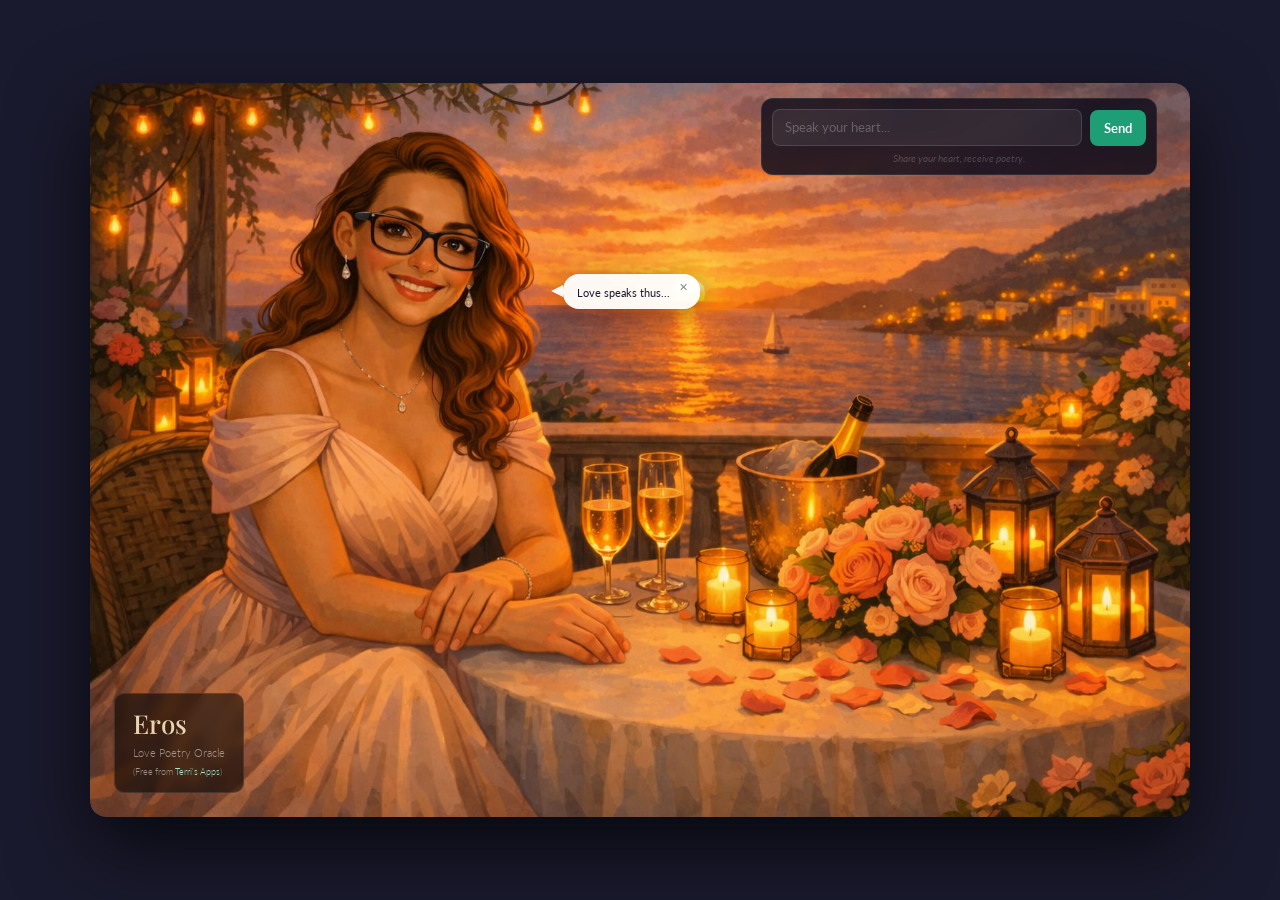
==== index.html @ 0809a6f2 "Initial commit: Eros Love Poetry Oracle app" ====
<!DOCTYPE html>
<html lang="en">
<head>
  <meta charset="UTF-8" />
  <meta name="viewport" content="width=device-width, initial-scale=1.0"/>
  <title>Eros - Love Poetry Oracle</title>
  <link rel="manifest" href="manifest.json">
  <link rel="icon" type="image/png" sizes="192x192" href="icons/icon-192.png">
  <link rel="icon" type="image/png" sizes="512x512" href="icons/icon-512.png">
  <link rel="stylesheet" href="css/style.css" />
  <link href="https://fonts.googleapis.com/css2?family=Playfair+Display:ital,wght@0,400;0,500;1,400&family=Lato:wght@300;400;700&display=swap" rel="stylesheet"/>
</head>
<body>
  <div class="app-container">
    <img src="background.png" alt="Eros - Love Poetry Oracle" class="therapist-img" />
    <div class="speech-bubble" id="speechBubble">
      <button class="bubble-close" id="bubbleClose">✕</button>
      <p id="bubbleText">Love speaks thus...</p>
    </div>
    <div class="therapist-name">
      <h1>Eros</h1>
      <p>Love Poetry Oracle<br><small>(Free from <a href="https://www.youtube.com/@TestingWithTerri" target="_blank">Terri's Apps</a>)</small></p>
    </div>
    <div class="input-panel">
      <div class="input-row">
        <textarea id="userInput" placeholder="Speak your heart..." rows="1"></textarea>
        <button id="sendBtn">Send</button>
      </div>
      <p class="disclaimer">Share your heart, receive poetry.</p>
    </div>
  </div>
  <script src="js/app.js"></script>
  <script>
    if ('serviceWorker' in navigator) {
      navigator.serviceWorker.register('sw.js')
        .then(() => console.log('Service Worker registered'))
        .catch(err => console.log('Service Worker error:', err));
    }
  </script>
</body>
</html>
---- css/style.css ----
*, *::before, *::after { box-sizing: border-box; margin: 0; padding: 0; }

body {
  font-family: 'Lato', sans-serif;
  background: #1a1a2e;
  min-height: 100vh;
  display: flex;
  align-items: center;
  justify-content: center;
  padding: 20px;
  color: #f0ece3;
}

.app-container {
  position: relative;
  width: 100%;
  max-width: 1100px;
  border-radius: 16px;
  overflow: hidden;
  box-shadow: 0 30px 80px rgba(0,0,0,0.7);
}

.therapist-img {
  width: 100%;
  display: block;
  border-radius: 16px;
}

.speech-bubble {
  position: absolute;
  top: 26%;
  left: 43%;
  width: fit-content;
  max-width: 22%;
  background: rgba(255, 255, 255, 0.95);
  color: #1a1a2e;
  border-radius: 16px;
  padding: 10px 14px 8px;
  font-family: 'Lato', sans-serif;
  font-size: 11px;
  line-height: 1.5;
  box-shadow: 0 4px 20px rgba(0,0,0,0.3);
  z-index: 10;
  transition: opacity 0.25s ease;
}

.speech-bubble::before {
  content: '';
  position: absolute;
  left: -12px;
  bottom: 12px;
  width: 0;
  height: 0;
  border-top: 6px solid transparent;
  border-bottom: 6px solid transparent;
  border-right: 12px solid rgba(255,255,255,0.95);
}

.speech-bubble.hidden {
  opacity: 0;
  pointer-events: none;
}

.bubble-close {
  position: absolute;
  top: 6px;
  right: 8px;
  background: none;
  border: none;
  font-size: 11px;
  color: #888;
  cursor: pointer;
  line-height: 1;
  padding: 2px 4px;
}
.bubble-close:hover { color: #333; }

#bubbleText {
  margin-right: 16px;
  font-size: 11px;
  line-height: 1.55;
}

.input-panel {
  position: absolute;
  top: 2%;
  right: 3%;
  width: 36%;
  background: rgba(10, 10, 25, 0.80);
  backdrop-filter: blur(10px);
  border-radius: 12px;
  border: 1px solid rgba(255,255,255,0.08);
  padding: 10px;
}

.input-row {
  display: flex;
  gap: 8px;
  align-items: flex-end;
}

#userInput {
  flex: 1;
  resize: none;
  background: rgba(255,255,255,0.07);
  border: 1px solid rgba(255,255,255,0.12);
  border-radius: 8px;
  padding: 8px 12px;
  font-size: 13px;
  font-family: 'Lato', sans-serif;
  color: #f0ece3;
  min-height: 36px;
  line-height: 1.5;
  transition: border-color 0.2s;
  overflow-y: hidden;
}
#userInput:focus { outline: none; border-color: #1D9E75; }
#userInput::placeholder { color: rgba(255,255,255,0.25); }

#sendBtn {
  background: #1D9E75;
  color: #fff;
  border: none;
  border-radius: 8px;
  padding: 8px 14px;
  font-size: 13px;
  font-family: 'Lato', sans-serif;
  font-weight: 700;
  cursor: pointer;
  height: 36px;
  transition: background 0.2s, transform 0.1s;
  white-space: nowrap;
  align-self: flex-end;
}
#sendBtn:hover { background: #17856A; }
#sendBtn:active { transform: scale(0.97); }
#sendBtn:disabled { background: #444; cursor: not-allowed; }

.disclaimer {
  font-size: 10px;
  color: rgba(255,255,255,0.2);
  text-align: center;
  padding-top: 6px;
  font-style: italic;
}

.therapist-name {
  position: absolute;
  bottom: 24px;
  left: 24px;
  background: rgba(0,0,0,0.55);
  backdrop-filter: blur(6px);
  padding: 12px 18px;
  border-radius: 10px;
  border: 1px solid rgba(255,255,255,0.1);
}

.therapist-name h1 {
  font-family: 'Playfair Display', serif;
  font-size: 26px;
  font-weight: 500;
  color: #e8d5b0;
}

.therapist-name p {
  font-size: 11px;
  color: rgba(255,255,255,0.5);
  margin-top: 3px;
  font-weight: 300;
  line-height: 1.6;
}

.therapist-name a { color: #9FE1CB; text-decoration: none; }
.therapist-name a:hover { text-decoration: underline; }

.typing {
  display: flex;
  align-items: center;
  gap: 5px;
  padding: 6px 0 2px;
}
.dot {
  width: 6px; height: 6px;
  border-radius: 50%;
  background: #1a1a2e;
  opacity: 0.4;
  animation: bounce 1.2s infinite;
}
.dot:nth-child(2) { animation-delay: 0.2s; }
.dot:nth-child(3) { animation-delay: 0.4s; }
@keyframes bounce {
  0%, 60%, 100% { transform: translateY(0); }
  30% { transform: translateY(-4px); }
}

.quote-text {
  font-size: 11px;
  line-height: 1.55;
  margin: 0 0 10px 0;
  font-style: italic;
  color: #1a1a2e;
}

.reveal-source-btn {
  background: none;
  border: 1px solid #1a1a2e;
  color: #1a1a2e;
  border-radius: 4px;
  padding: 4px 8px;
  font-size: 10px;
  font-family: 'Lato', sans-serif;
  cursor: pointer;
  margin: 8px 0 6px 0;
  transition: background 0.2s, color 0.2s;
  display: block;
}
.reveal-source-btn:hover {
  background: #1a1a2e;
  color: #fff;
}
.reveal-source-btn:active {
  transform: scale(0.95);
}

.source-text {
  font-size: 10px;
  color: #666;
  margin: 6px 0 0 0;
  font-weight: 300;
  font-style: normal;
}

.source-text.hidden {
  display: none;
}

@media (max-width: 700px) {
  .speech-bubble { position: relative; top: auto; left: auto; width: 100%; border-radius: 0; }
  .speech-bubble::before { display: none; }
  .input-panel { position: relative; top: auto; right: auto; width: 100%; border-radius: 0; }
  .therapist-name { bottom: auto; top: 10px; left: 10px; }
}
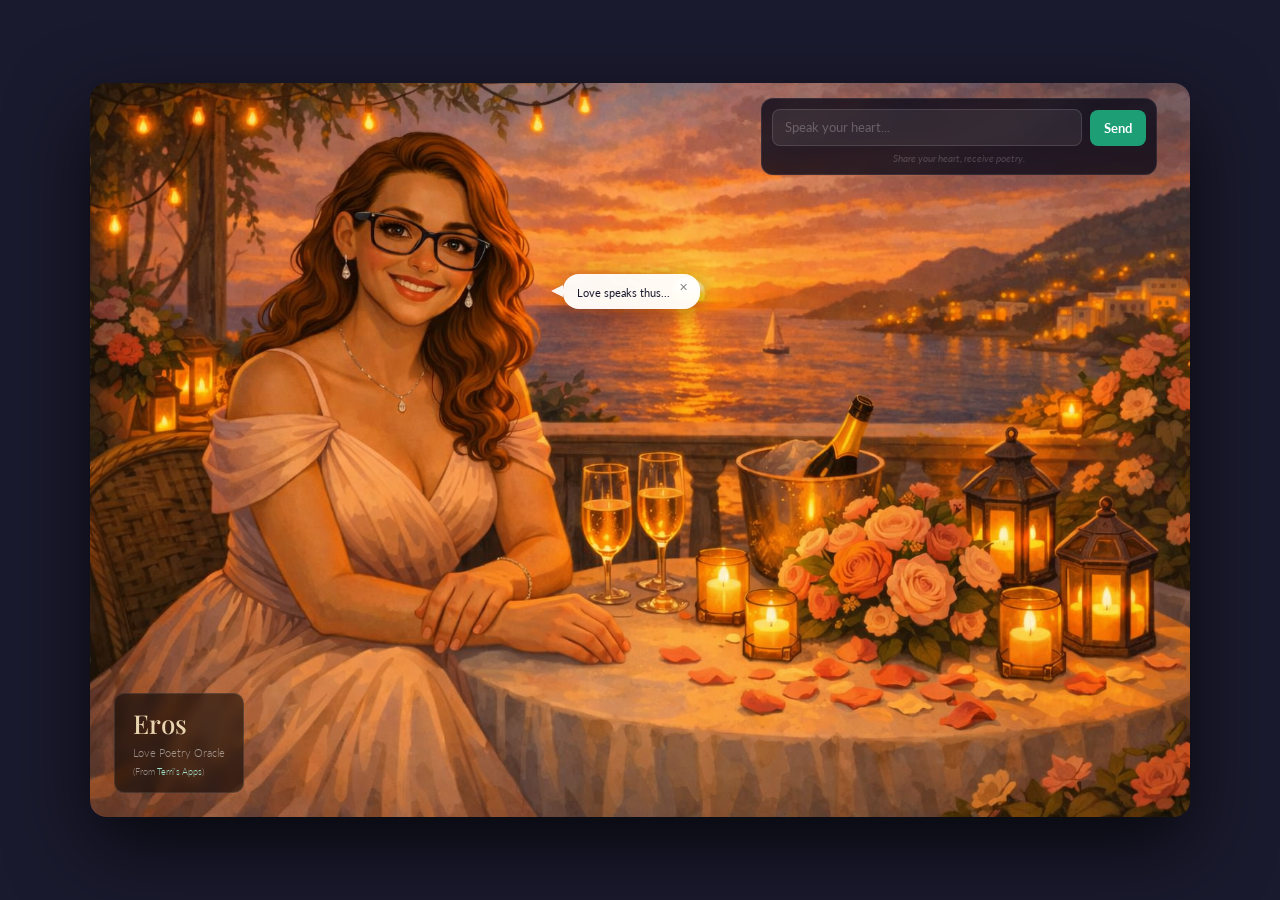
==== commit 0ee9ebb6: "not free" ====
--- a/index.html
+++ b/index.html
@@ -19,7 +19,7 @@
     </div>
     <div class="therapist-name">
       <h1>Eros</h1>
-      <p>Love Poetry Oracle<br><small>(Free from <a href="https://www.youtube.com/@TestingWithTerri" target="_blank">Terri's Apps</a>)</small></p>
+      <p>Love Poetry Oracle<br><small>(From <a href="https://www.youtube.com/@TestingWithTerri" target="_blank">Terri's Apps</a>)</small></p>
     </div>
     <div class="input-panel">
       <div class="input-row">
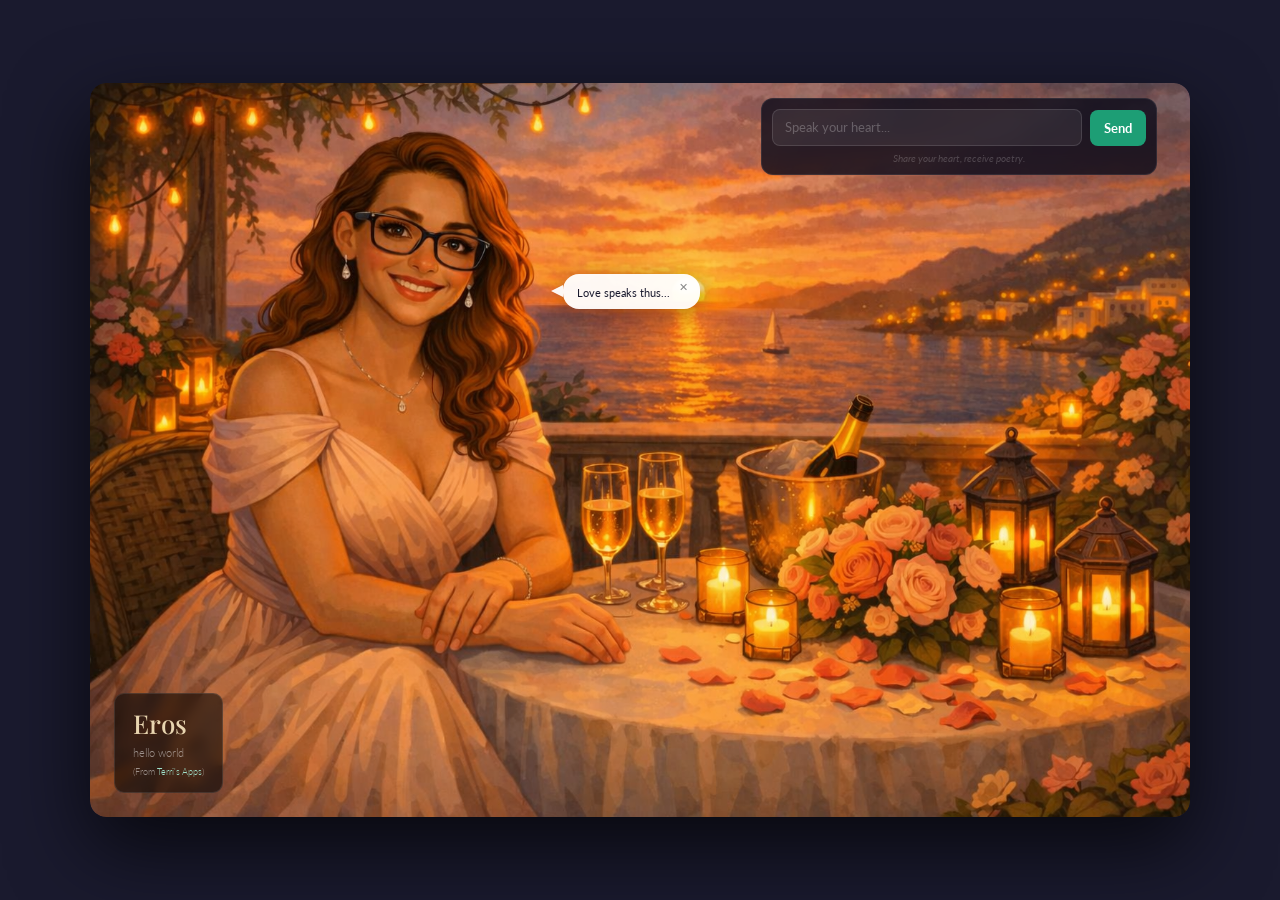
==== commit 2df9df9d: "Initial commit - Ave Garden Companion" ====
--- a/index.html
+++ b/index.html
@@ -19,7 +19,7 @@
     </div>
     <div class="therapist-name">
       <h1>Eros</h1>
-      <p>Love Poetry Oracle<br><small>(From <a href="https://www.youtube.com/@TestingWithTerri" target="_blank">Terri's Apps</a>)</small></p>
+      <p>hello world<br><small>(From <a href="https://www.youtube.com/@TestingWithTerri" target="_blank">Terri's Apps</a>)</small></p>
     </div>
     <div class="input-panel">
       <div class="input-row">
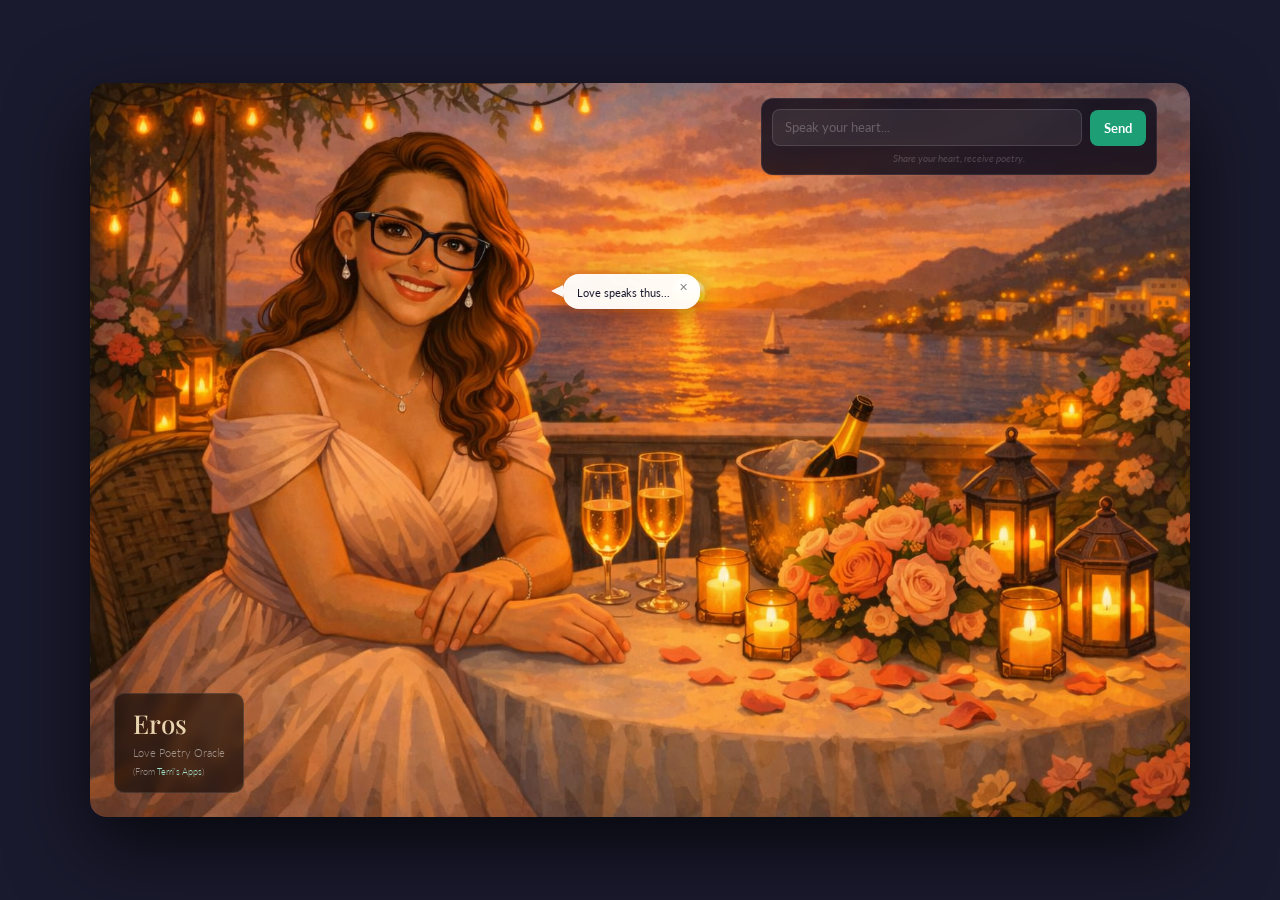
==== commit 70a1afea: "Restore Love Poetry Oracle subtitle" ====
--- a/index.html
+++ b/index.html
@@ -19,7 +19,7 @@
     </div>
     <div class="therapist-name">
       <h1>Eros</h1>
-      <p>hello world<br><small>(From <a href="https://www.youtube.com/@TestingWithTerri" target="_blank">Terri's Apps</a>)</small></p>
+      <p>Love Poetry Oracle<br><small>(From <a href="https://www.youtube.com/@TestingWithTerri" target="_blank">Terri's Apps</a>)</small></p>
     </div>
     <div class="input-panel">
       <div class="input-row">
